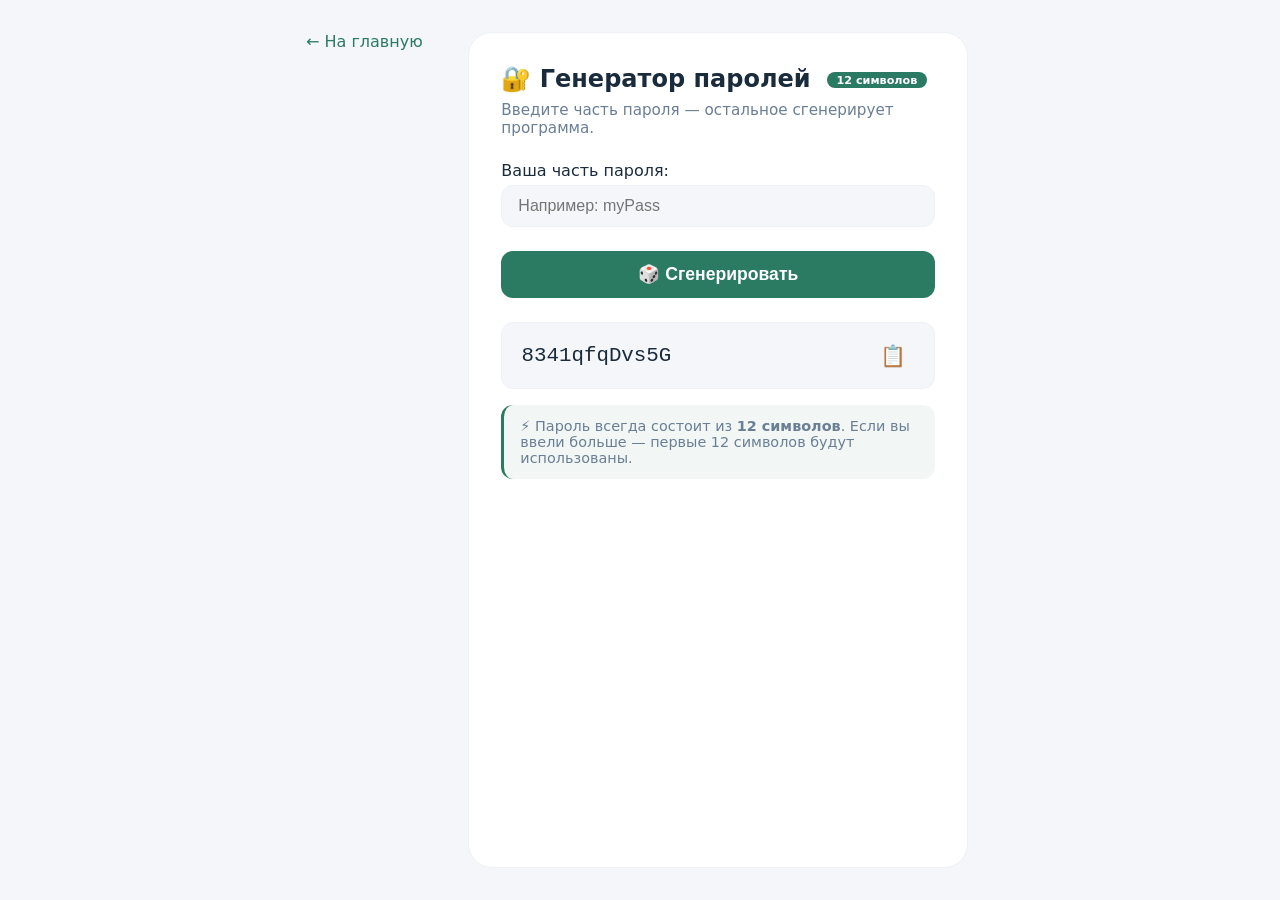
==== tools/generator-12.html @ cfefc386 "generator-12.html" ====
<!DOCTYPE html>
<html lang="ru">
<head>
    <meta charset="UTF-8">
    <meta name="viewport" content="width=device-width, initial-scale=1.0">
    <title>Генератор паролей — DCheck</title>
    <link rel="stylesheet" href="../css/style.css">
    <style>
        .tool-container {
            max-width: 500px;
            margin: 0 auto;
            padding: 2rem;
            background: var(--bg-content);
            border-radius: 24px;
            border: 1px solid var(--border);
        }
        .tool-container h2 {
            margin-bottom: 0.5rem;
        }
        .tool-container .subtitle {
            color: var(--text-muted);
            margin-bottom: 1.5rem;
            font-size: 0.95rem;
        }
        .tool-container label {
            display: block;
            margin: 0.8rem 0 0.3rem 0;
            font-weight: 500;
        }
        .tool-container input[type="text"] {
            width: 100%;
            padding: 0.7rem 1rem;
            border: 1px solid var(--border);
            border-radius: 12px;
            background: var(--bg-body);
            color: var(--text-primary);
            font-size: 1rem;
        }
        .tool-container input[type="text"]:focus {
            outline: none;
            border-color: var(--accent);
        }
        .btn-generate {
            width: 100%;
            padding: 0.8rem;
            background: var(--accent);
            color: white;
            border: none;
            border-radius: 12px;
            font-size: 1.1rem;
            font-weight: 600;
            cursor: pointer;
            margin-top: 1.2rem;
            transition: background 0.2s;
        }
        .btn-generate:hover {
            background: #1f5e4c;
        }
        .password-result {
            margin-top: 1.5rem;
            padding: 1rem 1.2rem;
            background: var(--bg-body);
            border-radius: 12px;
            display: flex;
            justify-content: space-between;
            align-items: center;
            border: 1px solid var(--border);
            min-height: 60px;
        }
        .password-result span {
            font-family: 'Courier New', monospace;
            font-size: 1.3rem;
            word-break: break-all;
            color: var(--text-primary);
        }
        .password-result .placeholder {
            color: var(--text-muted);
            font-size: 1rem;
        }
        .btn-copy {
            background: none;
            border: none;
            color: var(--accent);
            cursor: pointer;
            font-size: 1.3rem;
            padding: 0.3rem 0.6rem;
            border-radius: 8px;
            transition: background 0.2s;
        }
        .btn-copy:hover {
            background: rgba(43, 122, 98, 0.1);
        }
        .info-box {
            margin-top: 1rem;
            padding: 0.8rem 1rem;
            background: rgba(43, 122, 98, 0.06);
            border-radius: 12px;
            font-size: 0.9rem;
            color: var(--text-muted);
            border-left: 3px solid var(--accent);
        }
        .back-link {
            display: inline-block;
            margin-bottom: 1.5rem;
            color: var(--accent);
            text-decoration: none;
        }
        .back-link:hover {
            text-decoration: underline;
        }
        .error-text {
            color: #e74c3c;
            font-size: 0.9rem;
            margin-top: 0.3rem;
        }
        .badge {
            display: inline-block;
            background: var(--accent);
            color: white;
            font-size: 0.7rem;
            padding: 0.1rem 0.6rem;
            border-radius: 12px;
            margin-left: 0.5rem;
            vertical-align: middle;
        }
    </style>
</head>
<body>
    <div class="container" style="max-width: 700px; margin: 2rem auto; padding: 0 1rem;">
        <a href="../index.html" class="back-link">← На главную</a>

        <div class="tool-container">
            <h2>🔐 Генератор паролей <span class="badge">12 символов</span></h2>
            <p class="subtitle">Введите часть пароля — остальное сгенерирует программа.</p>

            <label for="userInput">Ваша часть пароля:</label>
            <input type="text" id="userInput" placeholder="Например: myPass" maxlength="12">
            <div id="inputError" class="error-text"></div>

            <button class="btn-generate" onclick="generatePassword()">🎲 Сгенерировать</button>

            <div class="password-result" id="result">
                <span id="passwordDisplay" class="placeholder">Нажмите «Сгенерировать»</span>
                <button class="btn-copy" onclick="copyPassword()" title="Скопировать" id="copyBtn" style="display: none;">📋</button>
            </div>

            <div class="info-box">
                ⚡ Пароль всегда состоит из <strong>12 символов</strong>.
                Если вы ввели больше — первые 12 символов будут использованы.
            </div>
        </div>
    </div>

    <script>
        // ===== ГЕНЕРАТОР ПАРОЛЕЙ (12 СИМВОЛОВ) =====
        const totalLength = 12;
        const digits = "0123456789";
        const letters = "ABCDIFGabcdifghyjklmnopqwsxzv";

        function generatePassword() {
            let input = document.getElementById('userInput').value;
            const errorEl = document.getElementById('inputError');
            let userPart = '';

            if (input.length > totalLength) {
                userPart = input.substring(0, totalLength);
                errorEl.textContent = `⚠️ Введено больше ${totalLength} символов. Использованы первые ${totalLength}.`;
            } else {
                userPart = input;
                errorEl.textContent = '';
            }

            let charsToGenerate = totalLength - userPart.length;
            let generatedPart = '';

            for (let i = 0; i < charsToGenerate; i++) {
                let choice = Math.floor(Math.random() * 2);
                if (choice === 0) {
                    generatedPart += digits[Math.floor(Math.random() * digits.length)];
                } else {
                    generatedPart += letters[Math.floor(Math.random() * letters.length)];
                }
            }

            const finalPassword = userPart + generatedPart;
            const passwordDisplay = document.getElementById('passwordDisplay');
            const copyBtn = document.getElementById('copyBtn');

            passwordDisplay.textContent = finalPassword;
            passwordDisplay.className = '';
            copyBtn.style.display = 'inline-block';
        }

        function copyPassword() {
            const text = document.getElementById('passwordDisplay').textContent;
            if (text && text !== 'Нажмите «Сгенерировать»') {
                navigator.clipboard.writeText(text).then(() => {
                    const btn = document.getElementById('copyBtn');
                    const originalText = btn.textContent;
                    btn.textContent = '✅';
                    setTimeout(() => {
                        btn.textContent = originalText;
                    }, 1500);
                }).catch(() => {
                    alert('Не удалось скопировать. Скопируйте вручную.');
                });
            }
        }

        window.onload = function() {
            generatePassword();
        };
    </script>
</body>
</html>
---- css/style.css ----
/* ===== ГЛОБАЛЬНЫЕ СТИЛИ ===== */
* {
    margin: 0;
    padding: 0;
    box-sizing: border-box;
}

:root {
    --bg-body: #f4f6f9;
    --bg-content: #ffffff;
    --text-primary: #1a2b3c;
    --text-secondary: #2d4055;
    --text-muted: #6a7e94;
    --accent: #2b7a62;
    --border: #eef2f6;
    --shadow: rgba(0, 0, 0, 0.02);
    --radius: 24px;
    --transition: 0.2s ease;
}

body {
    font-family: 'Inter', 'Segoe UI', system-ui, sans-serif;
    background-color: var(--bg-body);
    color: var(--text-primary);
    min-height: 100vh;
    display: flex;
    flex-direction: column;
    transition: background 0.3s, color 0.3s;
}

a {
    text-decoration: none;
    color: inherit;
}

/* ===== ТЁМНАЯ ТЕМА ===== */
body.dark {
    --bg-body: #12141c;
    --bg-content: #1e2230;
    --text-primary: #e8edf2;
    --text-secondary: #b0c0d0;
    --text-muted: #7a8a9e;
    --border: #2a3040;
    --shadow: rgba(0, 0, 0, 0.2);
}

/* ===== ШАПКА ===== */
.header {
    background-color: var(--bg-content);
    padding: 1.2rem 2.5rem;
    display: flex;
    justify-content: space-between;
    align-items: center;
    border-bottom: 2px solid var(--border);
    position: sticky;
    top: 0;
    z-index: 10;
    box-shadow: 0 1px 4px var(--shadow);
    transition: background 0.3s, border 0.3s;
}

.logo {
    font-size: 1.8rem;
    font-weight: 700;
    letter-spacing: -0.5px;
}

.logo span {
    color: var(--accent);
}

.header-controls {
    display: flex;
    align-items: center;
    gap: 1.2rem;
}

#theme-toggle {
    background: none;
    border: none;
    font-size: 1.4rem;
    cursor: pointer;
    color: var(--text-primary);
    transition: transform 0.2s;
}

#theme-toggle:hover {
    transform: scale(1.1);
}

.social-links a {
    display: inline-block;
    margin-left: 0.8rem;
    font-size: 1.4rem;
    color: var(--text-muted);
    transition: color 0.2s, transform 0.2s;
}

.social-links a:hover {
    color: var(--accent);
    transform: translateY(-2px);
}

/* ===== ОСНОВНОЙ КОНТЕЙНЕР ===== */
.container {
    flex: 1;
    display: flex;
    max-width: 1400px;
    margin: 0 auto;
    padding: 2rem;
    width: 100%;
    gap: 2.5rem;
}

/* ===== МЕНЮ (СПРАВА) ===== */
.menu {
    width: 220px;
    flex-shrink: 0;
    display: flex;
    flex-direction: column;
    gap: 0.4rem;
    padding-top: 0.5rem;
    order: 2;
}

.menu-btn {
    background: transparent;
    border: none;
    border-radius: 16px;
    padding: 0.8rem 1.2rem;
    font-size: 1rem;
    font-weight: 500;
    color: var(--text-secondary);
    text-align: left;
    cursor: pointer;
    transition: all var(--transition);
    display: flex;
    align-items: center;
    gap: 0.9rem;
    font-family: inherit;
    width: 100%;
    border: 1px solid transparent;
}

.menu-btn:hover {
    background: #f0f5fa;
    color: var(--text-primary);
}

body.dark .menu-btn:hover {
    background: #2a3040;
}

.menu-btn.active {
    background: #e8f3ef;
    color: var(--accent);
    border-color: var(--accent);
    font-weight: 600;
    box-shadow: 0 2px 8px rgba(43, 122, 98, 0.08);
}

body.dark .menu-btn.active {
    background: #1a2e2a;
}

/* ===== ОСНОВНОЕ СОДЕРЖИМОЕ ===== */
.content {
    flex: 1;
    background: var(--bg-content);
    border-radius: var(--radius);
    padding: 2.5rem;
    box-shadow: 0 4px 16px var(--shadow);
    border: 1px solid var(--border);
    min-height: 500px;
    order: 1;
    transition: background 0.3s, border 0.3s, box-shadow 0.3s;
}

.content h2 {
    font-size: 2rem;
    font-weight: 600;
    color: var(--text-primary);
    margin-bottom: 1.2rem;
    border-left: 5px solid var(--accent);
    padding-left: 1.2rem;
}

.content p {
    line-height: 1.7;
    color: var(--text-secondary);
    margin-bottom: 1.2rem;
    font-size: 1.05rem;
}

.content ul {
    list-style: none;
    padding: 0;
}

.content ul li {
    padding: 0.5rem 0;
    border-bottom: 1px solid var(--border);
    display: flex;
    align-items: center;
    gap: 0.75rem;
}

.content ul li::before {
    content: "◆";
    color: var(--accent);
    font-size: 0.7rem;
}

/* ===== АККОРДЕОН ===== */
.accordion-item {
    border-bottom: 1px solid var(--border);
    margin-bottom: 0.8rem;
}

.accordion-header {
    background: none;
    border: none;
    width: 100%;
    padding: 1rem 0.2rem;
    font-size: 1.1rem;
    font-weight: 600;
    color: var(--text-primary);
    cursor: pointer;
    display: flex;
    justify-content: space-between;
    align-items: center;
    font-family: inherit;
    transition: color 0.2s;
}

.accordion-header:hover {
    color: var(--accent);
}

.accordion-header .arrow {
    transition: transform 0.25s ease;
    font-size: 1.2rem;
    color: var(--accent);
}

.accordion-header.open .arrow {
    transform: rotate(180deg);
}

.accordion-body {
    max-height: 0;
    overflow: hidden;
    transition: max-height 0.4s ease, padding 0.3s ease;
    padding: 0 0.2rem;
    color: var(--text-secondary);
    line-height: 1.6;
}

.accordion-body.open {
    max-height: 800px;
    padding-bottom: 1.2rem;
}

/* ===== КАРТОЧКИ ПРОЕКТОВ ===== */
.project-grid {
    display: grid;
    grid-template-columns: repeat(auto-fill, minmax(200px, 1fr));
    gap: 1.5rem;
    margin-top: 1.2rem;
}

.project-card {
    background: var(--bg-body);
    border-radius: 16px;
    padding: 1.5rem 1.2rem;
    border: 1px solid var(--border);
    transition: all var(--transition);
}

.project-card:hover {
    transform: translateY(-4px);
    box-shadow: 0 8px 20px var(--shadow);
    border-color: var(--accent);
}

.project-card h4 {
    font-size: 1.1rem;
    font-weight: 600;
    color: var(--text-primary);
    margin-bottom: 0.3rem;
}

.project-card p {
    font-size: 0.95rem;
    color: var(--text-muted);
    margin: 0;
}

.project-card a {
    display: inline-block;
    margin-top: 0.8rem;
    font-weight: 500;
    color: var(--accent);
    font-size: 0.9rem;
}

.project-card a:hover {
    text-decoration: underline;
}

/* ===== ФУТЕР ===== */
.footer {
    background: var(--bg-content);
    padding: 1.2rem 2.5rem;
    text-align: center;
    color: var(--text-muted);
    font-size: 0.9rem;
    border-top: 1px solid var(--border);
    margin-top: auto;
    transition: background 0.3s, border 0.3s;
}

/* ===== ПОИСК ===== */
.search-container {
    display: flex;
    gap: 0.5rem;
    margin-bottom: 1.5rem;
}

.search-container input {
    flex: 1;
    padding: 0.7rem 1rem;
    border: 1px solid var(--border);
    border-radius: 12px;
    background: var(--bg-body);
    color: var(--text-primary);
    font-size: 1rem;
    outline: none;
    transition: border 0.2s;
}

.search-container input:focus {
    border-color: var(--accent);
}

.search-container input::placeholder {
    color: var(--text-muted);
}

.search-container button {
    padding: 0.7rem 1.2rem;
    background: var(--accent);
    color: white;
    border: none;
    border-radius: 12px;
    cursor: pointer;
    transition: background 0.2s;
    font-weight: 500;
}

.search-container button:hover {
    background: #1f5e4c;
}

.search-results {
    margin-top: 1rem;
}

.search-result-item {
    padding: 0.8rem 0;
    border-bottom: 1px solid var(--border);
    cursor: pointer;
}

.search-result-item:hover {
    color: var(--accent);
}

.search-result-item .title {
    font-weight: 600;
}

.search-result-item .preview {
    font-size: 0.9rem;
    color: var(--text-muted);
}

/* ===== АДАПТИВНОСТЬ ===== */
@media (max-width: 860px) {
    .container {
        flex-direction: column;
        padding: 1.2rem;
        gap: 1.5rem;
    }

    .menu {
        width: 100%;
        flex-direction: row;
        flex-wrap: wrap;
        justify-content: center;
        gap: 0.4rem;
        padding-top: 0;
        order: 1;
    }

    .content {
        order: 2;
        padding: 1.5rem;
    }

    .menu-btn {
        padding: 0.5rem 1rem;
        font-size: 0.9rem;
        width: auto;
        flex: 1 0 auto;
        justify-content: center;
    }

    .header {
        padding: 1rem 1.2rem;
        flex-wrap: wrap;
        gap: 0.5rem;
    }

    .social-links a {
        margin-left: 0.8rem;
    }

    .project-grid {
        grid-template-columns: 1fr;
    }
}

@media (max-width: 480px) {
    .logo {
        font-size: 1.4rem;
    }

    .content h2 {
        font-size: 1.6rem;
    }

    .menu-btn {
        font-size: 0.8rem;
        padding: 0.4rem 0.6rem;
    }
}

/* ===== БЛОГ ===== */
.post-item {
    border-bottom: 1px solid var(--border);
    padding: 1.2rem 0;
    transition: background 0.2s;
}

.post-item:hover {
    background: var(--bg-body);
    border-radius: 12px;
    padding-left: 0.8rem;
    padding-right: 0.8rem;
}

.post-title {
    font-size: 1.3rem;
    font-weight: 600;
    color: var(--text-primary);
    margin-bottom: 0.3rem;
}

.post-meta {
    font-size: 0.9rem;
    color: var(--text-muted);
    margin-bottom: 0.5rem;
}

.post-preview {
    color: var(--text-secondary);
    margin-bottom: 0.8rem;
    line-height: 1.5;
}

.read-more-btn {
    background: none;
    border: none;
    color: var(--accent);
    font-weight: 500;
    cursor: pointer;
    padding: 0.3rem 0;
    font-size: 0.95rem;
    transition: color 0.2s;
}

.read-more-btn:hover {
    color: #1f5e4c;
    text-decoration: underline;
}

.back-btn {
    background: none;
    border: none;
    color: var(--accent);
    font-size: 1rem;
    cursor: pointer;
    margin-bottom: 1rem;
    padding: 0.3rem 0;
}

.back-btn:hover {
    text-decoration: underline;
}

.post-full h2 {
    margin-bottom: 0.5rem;
}

.post-full .post-meta {
    margin-bottom: 1.5rem;
}

.post-full .post-content {
    font-size: 1.05rem;
    line-height: 1.8;
    color: var(--text-secondary);
}

.post-full .post-content code {
    background: var(--bg-body);
    padding: 0.2rem 0.5rem;
    border-radius: 6px;
    font-size: 0.95rem;
}

.post-full .post-content pre {
    background: var(--bg-body);
    padding: 1rem;
    border-radius: 12px;
    overflow-x: auto;
    border: 1px solid var(--border);
}
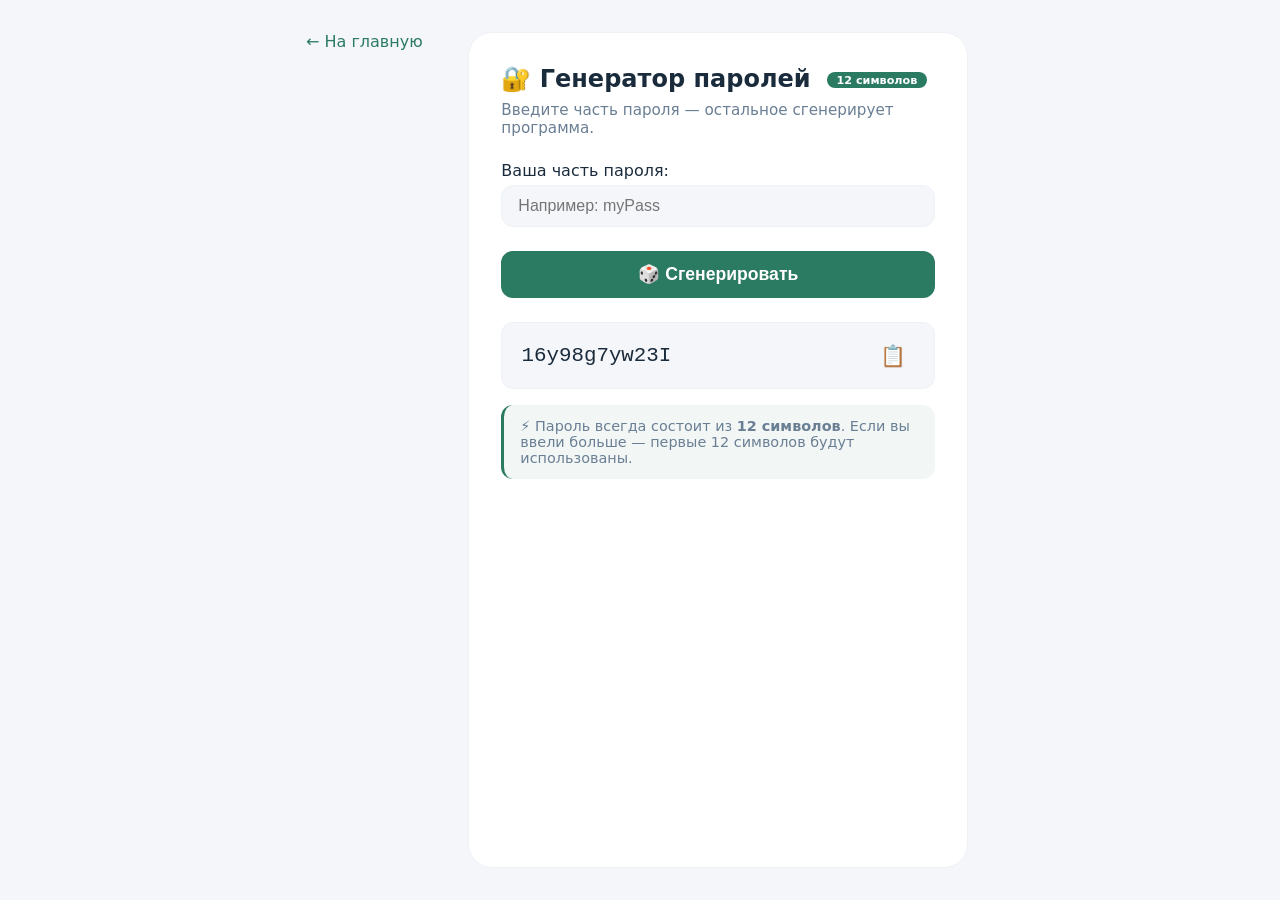
==== commit d1dd544a: "generator-12.html" ====
--- a/tools/generator-12.html
+++ b/tools/generator-12.html
@@ -152,7 +152,6 @@
     </div>
 
     <script>
-        // ===== ГЕНЕРАТОР ПАРОЛЕЙ (12 СИМВОЛОВ) =====
         const totalLength = 12;
         const digits = "0123456789";
         const letters = "ABCDIFGabcdifghyjklmnopqwsxzv";
@@ -202,14 +201,12 @@
                         btn.textContent = originalText;
                     }, 1500);
                 }).catch(() => {
-                    alert('Не удалось скопировать. Скопируйте вручную.');
+                    alert('Не удалось скопировать.');
                 });
             }
         }
 
-        window.onload = function() {
-            generatePassword();
-        };
+        window.onload = generatePassword;
     </script>
 </body>
 </html>
